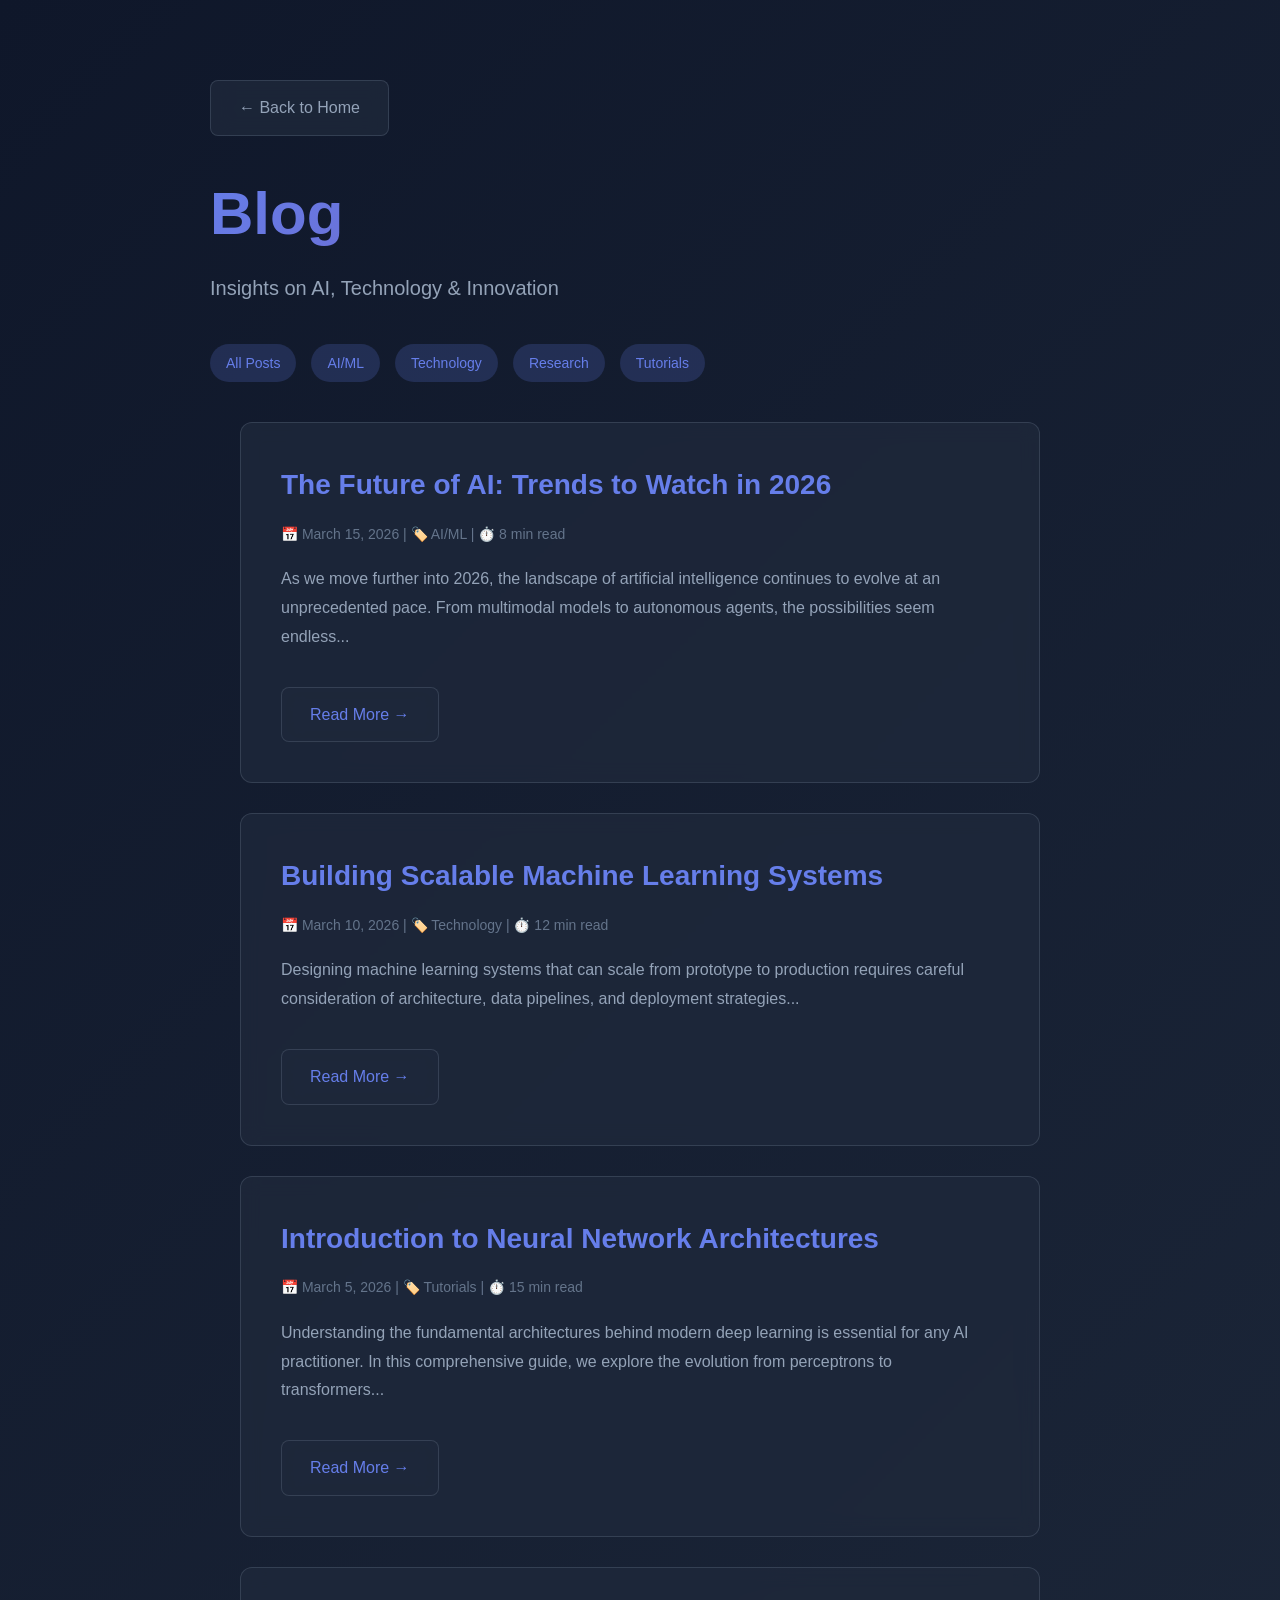
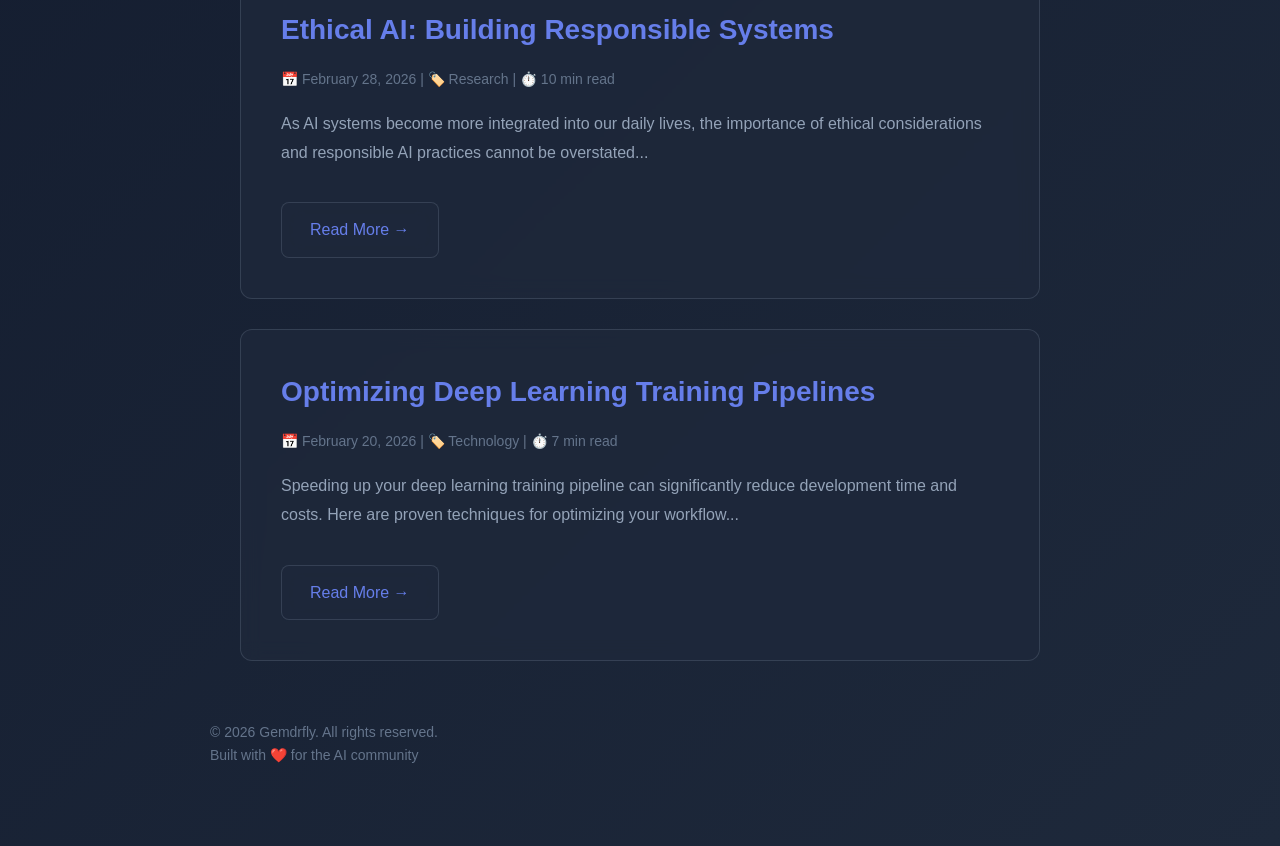
==== blog.html @ d9aa718d "Major website redesign and enhancement - Add external CSS file with modern styling - Add comprehensi" ====
<!DOCTYPE html>
<html lang="en">
<head>
    <meta charset="UTF-8">
    <meta name="viewport" content="width=device-width, initial-scale=1.0">

    <!-- SEO Meta Tags -->
    <meta name="description" content="Gemdrfly Blog - Insights on AI, technology, and innovation">
    <meta name="keywords" content="Gemdrfly, Blog, AI, Technology, Machine Learning">
    <meta name="author" content="Gemdrfly">

    <!-- Open Graph Meta Tags -->
    <meta property="og:title" content="Gemdrfly Blog">
    <meta property="og:description" content="Insights on AI, technology, and innovation">

    <title>Blog - Gemdrfly</title>

    <!-- External CSS -->
    <link rel="stylesheet" href="styles.css">

    <style>
        .blog-container {
            max-width: 800px;
            margin: 0 auto;
        }

        .blog-post {
            background: rgba(30, 41, 59, 0.8);
            border: 1px solid rgba(148, 163, 184, 0.2);
            border-radius: 12px;
            padding: 40px;
            margin-bottom: 30px;
            transition: all 0.3s ease;
            backdrop-filter: blur(10px);
        }

        .blog-post:hover {
            transform: translateY(-3px);
            box-shadow: 0 8px 24px rgba(0, 0, 0, 0.3);
            border-color: rgba(148, 163, 184, 0.4);
        }

        .blog-post h2 {
            color: #667eea;
            margin-bottom: 15px;
            font-size: 28px;
        }

        .blog-meta {
            color: #64748b;
            font-size: 14px;
            margin-bottom: 20px;
        }

        .blog-post p {
            color: #94a3b8;
            line-height: 1.8;
            margin-bottom: 15px;
        }

        .read-more {
            display: inline-block;
            margin-top: 20px;
            color: #667eea;
            text-decoration: none;
            font-weight: 500;
            transition: color 0.3s ease;
        }

        .read-more:hover {
            color: #764ba2;
        }

        .back-link {
            display: inline-block;
            margin-bottom: 30px;
            color: #94a3b8;
            text-decoration: none;
            transition: color 0.3s ease;
        }

        .back-link:hover {
            color: #667eea;
        }

        .categories {
            display: flex;
            gap: 15px;
            margin-bottom: 40px;
            flex-wrap: wrap;
        }

        .category {
            background: rgba(102, 126, 234, 0.2);
            color: #667eea;
            padding: 8px 16px;
            border-radius: 20px;
            font-size: 14px;
            cursor: pointer;
            transition: all 0.3s ease;
        }

        .category:hover {
            background: rgba(102, 126, 234, 0.3);
            transform: translateY(-2px);
        }
    </style>
</head>

<body>
    <div class="container">
        <a href="index.html" class="back-link">← Back to Home</a>

        <h1>Blog</h1>
        <p class="subtitle">Insights on AI, Technology & Innovation</p>

        <div class="categories">
            <span class="category">All Posts</span>
            <span class="category">AI/ML</span>
            <span class="category">Technology</span>
            <span class="category">Research</span>
            <span class="category">Tutorials</span>
        </div>

        <div class="blog-container">
            <article class="blog-post">
                <h2>The Future of AI: Trends to Watch in 2026</h2>
                <div class="blog-meta">
                    <span>📅 March 15, 2026</span> |
                    <span>🏷️ AI/ML</span> |
                    <span>⏱️ 8 min read</span>
                </div>
                <p>
                    As we move further into 2026, the landscape of artificial intelligence continues to evolve at an unprecedented pace.
                    From multimodal models to autonomous agents, the possibilities seem endless...
                </p>
                <a href="#" class="read-more">Read More →</a>
            </article>

            <article class="blog-post">
                <h2>Building Scalable Machine Learning Systems</h2>
                <div class="blog-meta">
                    <span>📅 March 10, 2026</span> |
                    <span>🏷️ Technology</span> |
                    <span>⏱️ 12 min read</span>
                </div>
                <p>
                    Designing machine learning systems that can scale from prototype to production requires careful consideration
                    of architecture, data pipelines, and deployment strategies...
                </p>
                <a href="#" class="read-more">Read More →</a>
            </article>

            <article class="blog-post">
                <h2>Introduction to Neural Network Architectures</h2>
                <div class="blog-meta">
                    <span>📅 March 5, 2026</span> |
                    <span>🏷️ Tutorials</span> |
                    <span>⏱️ 15 min read</span>
                </div>
                <p>
                    Understanding the fundamental architectures behind modern deep learning is essential for any AI practitioner.
                    In this comprehensive guide, we explore the evolution from perceptrons to transformers...
                </p>
                <a href="#" class="read-more">Read More →</a>
            </article>

            <article class="blog-post">
                <h2>Ethical AI: Building Responsible Systems</h2>
                <div class="blog-meta">
                    <span>📅 February 28, 2026</span> |
                    <span>🏷️ Research</span> |
                    <span>⏱️ 10 min read</span>
                </div>
                <p>
                    As AI systems become more integrated into our daily lives, the importance of ethical considerations
                    and responsible AI practices cannot be overstated...
                </p>
                <a href="#" class="read-more">Read More →</a>
            </article>

            <article class="blog-post">
                <h2>Optimizing Deep Learning Training Pipelines</h2>
                <div class="blog-meta">
                    <span>📅 February 20, 2026</span> |
                    <span>🏷️ Technology</span> |
                    <span>⏱️ 7 min read</span>
                </div>
                <p>
                    Speeding up your deep learning training pipeline can significantly reduce development time and costs.
                    Here are proven techniques for optimizing your workflow...
                </p>
                <a href="#" class="read-more">Read More →</a>
            </article>
        </div>

        <div class="footer">
            <p>© 2026 Gemdrfly. All rights reserved.</p>
            <p>Built with ❤️ for the AI community</p>
        </div>
    </div>
</body>
</html>
---- styles.css ----
/* Gemdrfly Website Styles */

* {
    margin: 0;
    padding: 0;
    box-sizing: border-box;
}

body {
    font-family: -apple-system, BlinkMacSystemFont, "Segoe UI", Roboto, "Helvetica Neue", Arial, sans-serif;
    background: linear-gradient(135deg, #0f172a 0%, #1e293b 100%);
    color: #ffffff;
    min-height: 100vh;
    line-height: 1.6;
}

.container {
    max-width: 900px;
    margin: 0 auto;
    padding: 80px 20px;
    animation: fadeIn 0.8s ease-in;
}

@keyframes fadeIn {
    from {
        opacity: 0;
        transform: translateY(20px);
    }
    to {
        opacity: 1;
        transform: translateY(0);
    }
}

h1 {
    font-size: 60px;
    font-weight: 700;
    margin-bottom: 10px;
    background: linear-gradient(135deg, #667eea 0%, #764ba2 100%);
    -webkit-background-clip: text;
    -webkit-text-fill-color: transparent;
    background-clip: text;
}

.subtitle {
    color: #94a3b8;
    font-size: 20px;
    margin-bottom: 40px;
    font-weight: 300;
}

.links {
    display: flex;
    flex-wrap: wrap;
    justify-content: center;
    gap: 15px;
    margin-bottom: 40px;
}

a {
    text-decoration: none;
    padding: 14px 28px;
    background: rgba(30, 41, 59, 0.8);
    border: 1px solid rgba(148, 163, 184, 0.2);
    border-radius: 8px;
    color: #ffffff;
    transition: all 0.3s ease;
    font-weight: 500;
    backdrop-filter: blur(10px);
}

a:hover {
    background: rgba(51, 65, 85, 0.9);
    border-color: rgba(148, 163, 184, 0.4);
    transform: translateY(-2px);
    box-shadow: 0 4px 12px rgba(0, 0, 0, 0.2);
}

.footer {
    margin-top: 60px;
    color: #64748b;
    font-size: 14px;
}

/* Responsive Design */
@media (max-width: 768px) {
    .container {
        padding: 40px 20px;
    }

    h1 {
        font-size: 40px;
    }

    .subtitle {
        font-size: 16px;
    }

    .links {
        flex-direction: column;
        align-items: center;
    }

    a {
        width: 100%;
        max-width: 300px;
        text-align: center;
    }
}
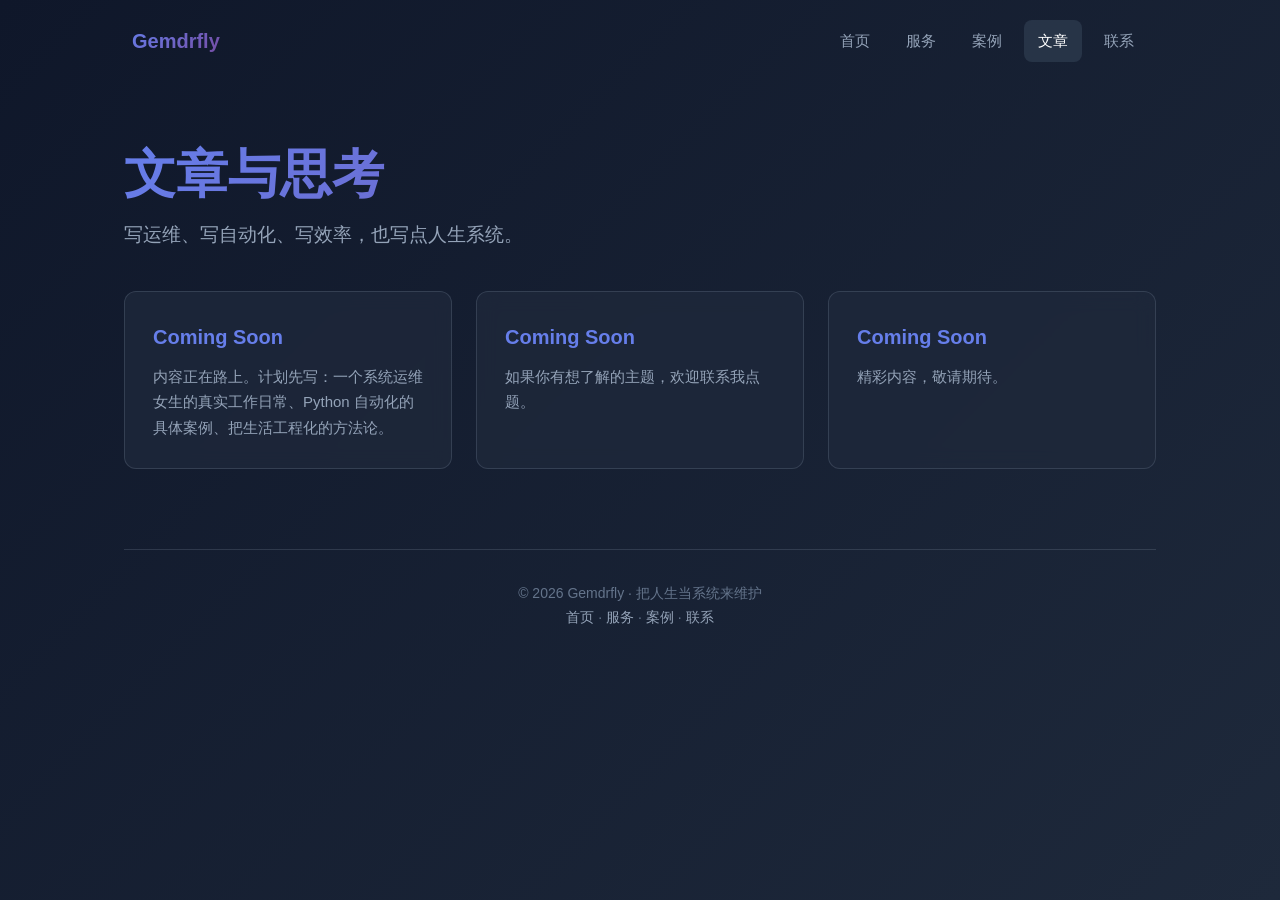
==== commit b0920c38: "Rebuild site: 中文 IT 技术服务定位 (服务/案例/联系)" ====
--- a/blog.html
+++ b/blog.html
@@ -1,203 +1,47 @@
 <!DOCTYPE html>
-<html lang="en">
+<html lang="zh-CN">
 <head>
     <meta charset="UTF-8">
     <meta name="viewport" content="width=device-width, initial-scale=1.0">
+    <title>文章 · Gemdrfly</title>
+    <meta name="description" content="Gemdrfly 的文章与思考：系统运维、自动化、效率工具、个人成长。">
+    <link rel="stylesheet" href="styles.css">
+</head>
+<body>
+    <nav class="nav">
+        <a href="index.html" class="logo">Gemdrfly</a>
+        <div class="links">
+            <a href="index.html">首页</a>
+            <a href="services.html">服务</a>
+            <a href="cases.html">案例</a>
+            <a href="blog.html" class="active">文章</a>
+            <a href="contact.html">联系</a>
+        </div>
+    </nav>
 
-    <!-- SEO Meta Tags -->
-    <meta name="description" content="Gemdrfly Blog - Insights on AI, technology, and innovation">
-    <meta name="keywords" content="Gemdrfly, Blog, AI, Technology, Machine Learning">
-    <meta name="author" content="Gemdrfly">
+    <main class="container">
+        <h1>文章与思考</h1>
+        <p class="subtitle" style="color:#94a3b8; font-size:19px; margin-top:-8px; margin-bottom:40px;">写运维、写自动化、写效率，也写点人生系统。</p>
 
-    <!-- Open Graph Meta Tags -->
-    <meta property="og:title" content="Gemdrfly Blog">
-    <meta property="og:description" content="Insights on AI, technology, and innovation">
-
-    <title>Blog - Gemdrfly</title>
-
-    <!-- External CSS -->
-    <link rel="stylesheet" href="styles.css">
-
-    <style>
-        .blog-container {
-            max-width: 800px;
-            margin: 0 auto;
-        }
-
-        .blog-post {
-            background: rgba(30, 41, 59, 0.8);
-            border: 1px solid rgba(148, 163, 184, 0.2);
-            border-radius: 12px;
-            padding: 40px;
-            margin-bottom: 30px;
-            transition: all 0.3s ease;
-            backdrop-filter: blur(10px);
-        }
-
-        .blog-post:hover {
-            transform: translateY(-3px);
-            box-shadow: 0 8px 24px rgba(0, 0, 0, 0.3);
-            border-color: rgba(148, 163, 184, 0.4);
-        }
-
-        .blog-post h2 {
-            color: #667eea;
-            margin-bottom: 15px;
-            font-size: 28px;
-        }
-
-        .blog-meta {
-            color: #64748b;
-            font-size: 14px;
-            margin-bottom: 20px;
-        }
-
-        .blog-post p {
-            color: #94a3b8;
-            line-height: 1.8;
-            margin-bottom: 15px;
-        }
-
-        .read-more {
-            display: inline-block;
-            margin-top: 20px;
-            color: #667eea;
-            text-decoration: none;
-            font-weight: 500;
-            transition: color 0.3s ease;
-        }
-
-        .read-more:hover {
-            color: #764ba2;
-        }
-
-        .back-link {
-            display: inline-block;
-            margin-bottom: 30px;
-            color: #94a3b8;
-            text-decoration: none;
-            transition: color 0.3s ease;
-        }
-
-        .back-link:hover {
-            color: #667eea;
-        }
-
-        .categories {
-            display: flex;
-            gap: 15px;
-            margin-bottom: 40px;
-            flex-wrap: wrap;
-        }
-
-        .category {
-            background: rgba(102, 126, 234, 0.2);
-            color: #667eea;
-            padding: 8px 16px;
-            border-radius: 20px;
-            font-size: 14px;
-            cursor: pointer;
-            transition: all 0.3s ease;
-        }
-
-        .category:hover {
-            background: rgba(102, 126, 234, 0.3);
-            transform: translateY(-2px);
-        }
-    </style>
-</head>
-
-<body>
-    <div class="container">
-        <a href="index.html" class="back-link">← Back to Home</a>
-
-        <h1>Blog</h1>
-        <p class="subtitle">Insights on AI, Technology & Innovation</p>
-
-        <div class="categories">
-            <span class="category">All Posts</span>
-            <span class="category">AI/ML</span>
-            <span class="category">Technology</span>
-            <span class="category">Research</span>
-            <span class="category">Tutorials</span>
-        </div>
-
-        <div class="blog-container">
-            <article class="blog-post">
-                <h2>The Future of AI: Trends to Watch in 2026</h2>
-                <div class="blog-meta">
-                    <span>📅 March 15, 2026</span> |
-                    <span>🏷️ AI/ML</span> |
-                    <span>⏱️ 8 min read</span>
-                </div>
-                <p>
-                    As we move further into 2026, the landscape of artificial intelligence continues to evolve at an unprecedented pace.
-                    From multimodal models to autonomous agents, the possibilities seem endless...
-                </p>
-                <a href="#" class="read-more">Read More →</a>
-            </article>
-
-            <article class="blog-post">
-                <h2>Building Scalable Machine Learning Systems</h2>
-                <div class="blog-meta">
-                    <span>📅 March 10, 2026</span> |
-                    <span>🏷️ Technology</span> |
-                    <span>⏱️ 12 min read</span>
-                </div>
-                <p>
-                    Designing machine learning systems that can scale from prototype to production requires careful consideration
-                    of architecture, data pipelines, and deployment strategies...
-                </p>
-                <a href="#" class="read-more">Read More →</a>
-            </article>
-
-            <article class="blog-post">
-                <h2>Introduction to Neural Network Architectures</h2>
-                <div class="blog-meta">
-                    <span>📅 March 5, 2026</span> |
-                    <span>🏷️ Tutorials</span> |
-                    <span>⏱️ 15 min read</span>
-                </div>
-                <p>
-                    Understanding the fundamental architectures behind modern deep learning is essential for any AI practitioner.
-                    In this comprehensive guide, we explore the evolution from perceptrons to transformers...
-                </p>
-                <a href="#" class="read-more">Read More →</a>
-            </article>
-
-            <article class="blog-post">
-                <h2>Ethical AI: Building Responsible Systems</h2>
-                <div class="blog-meta">
-                    <span>📅 February 28, 2026</span> |
-                    <span>🏷️ Research</span> |
-                    <span>⏱️ 10 min read</span>
-                </div>
-                <p>
-                    As AI systems become more integrated into our daily lives, the importance of ethical considerations
-                    and responsible AI practices cannot be overstated...
-                </p>
-                <a href="#" class="read-more">Read More →</a>
-            </article>
-
-            <article class="blog-post">
-                <h2>Optimizing Deep Learning Training Pipelines</h2>
-                <div class="blog-meta">
-                    <span>📅 February 20, 2026</span> |
-                    <span>🏷️ Technology</span> |
-                    <span>⏱️ 7 min read</span>
-                </div>
-                <p>
-                    Speeding up your deep learning training pipeline can significantly reduce development time and costs.
-                    Here are proven techniques for optimizing your workflow...
-                </p>
-                <a href="#" class="read-more">Read More →</a>
-            </article>
+        <div class="grid">
+            <div class="card">
+                <h3>Coming Soon</h3>
+                <p>内容正在路上。计划先写：一个系统运维女生的真实工作日常、Python 自动化的具体案例、把生活工程化的方法论。</p>
+            </div>
+            <div class="card">
+                <h3>Coming Soon</h3>
+                <p>如果你有想了解的主题，欢迎联系我点题。</p>
+            </div>
+            <div class="card">
+                <h3>Coming Soon</h3>
+                <p>精彩内容，敬请期待。</p>
+            </div>
         </div>
 
         <div class="footer">
-            <p>© 2026 Gemdrfly. All rights reserved.</p>
-            <p>Built with ❤️ for the AI community</p>
+            <p>© 2026 Gemdrfly · 把人生当系统来维护</p>
+            <p><a href="index.html">首页</a> · <a href="services.html">服务</a> · <a href="cases.html">案例</a> · <a href="contact.html">联系</a></p>
         </div>
-    </div>
+    </main>
 </body>
 </html>
--- a/styles.css
+++ b/styles.css
@@ -1,4 +1,21 @@
-/* Gemdrfly Website Styles */
+/* ============================================================
+   Gemdrfly · IT 技术服务 站点样式
+   深色主题 · 玻璃拟态 · 响应式
+   ============================================================ */
+
+:root {
+    --bg-1: #0f172a;
+    --bg-2: #1e293b;
+    --primary: #667eea;
+    --primary-2: #764ba2;
+    --text: #ffffff;
+    --text-2: #94a3b8;
+    --text-3: #64748b;
+    --card-bg: rgba(30, 41, 59, 0.8);
+    --card-border: rgba(148, 163, 184, 0.2);
+    --green: #22c55e;
+    --radius: 12px;
+}
 
 * {
     margin: 0;
@@ -6,104 +23,372 @@
     box-sizing: border-box;
 }
 
+html {
+    scroll-behavior: smooth;
+}
+
 body {
-    font-family: -apple-system, BlinkMacSystemFont, "Segoe UI", Roboto, "Helvetica Neue", Arial, sans-serif;
-    background: linear-gradient(135deg, #0f172a 0%, #1e293b 100%);
-    color: #ffffff;
+    font-family: -apple-system, BlinkMacSystemFont, "Segoe UI", Roboto,
+        "PingFang SC", "Microsoft YaHei", "Helvetica Neue", Arial, sans-serif;
+    background: linear-gradient(135deg, var(--bg-1) 0%, var(--bg-2) 100%);
+    background-attachment: fixed;
+    color: var(--text);
     min-height: 100vh;
-    line-height: 1.6;
+    line-height: 1.7;
 }
 
 .container {
-    max-width: 900px;
+    max-width: 1080px;
     margin: 0 auto;
-    padding: 80px 20px;
+    padding: 60px 24px;
     animation: fadeIn 0.8s ease-in;
 }
 
 @keyframes fadeIn {
-    from {
-        opacity: 0;
-        transform: translateY(20px);
-    }
-    to {
-        opacity: 1;
-        transform: translateY(0);
-    }
+    from { opacity: 0; transform: translateY(20px); }
+    to   { opacity: 1; transform: translateY(0); }
+}
+
+/* ---------- 导航 ---------- */
+.nav {
+    display: flex;
+    justify-content: space-between;
+    align-items: center;
+    padding: 20px 32px;
+    max-width: 1080px;
+    margin: 0 auto;
+}
+
+.nav .logo {
+    font-size: 20px;
+    font-weight: 700;
+    background: linear-gradient(135deg, var(--primary), var(--primary-2));
+    -webkit-background-clip: text;
+    background-clip: text;
+    -webkit-text-fill-color: transparent;
+    text-decoration: none;
+}
+
+.nav .links {
+    display: flex;
+    gap: 8px;
+    flex-wrap: wrap;
+}
+
+.nav .links a {
+    color: var(--text-2);
+    text-decoration: none;
+    padding: 8px 14px;
+    border-radius: 8px;
+    font-size: 15px;
+    transition: all 0.25s ease;
+}
+
+.nav .links a:hover,
+.nav .links a.active {
+    color: var(--text);
+    background: rgba(51, 65, 85, 0.6);
+}
+
+/* ---------- Hero ---------- */
+.hero {
+    text-align: center;
+    padding: 60px 0 20px;
+}
+
+.hero .eyebrow {
+    display: inline-block;
+    font-size: 13px;
+    letter-spacing: 3px;
+    text-transform: uppercase;
+    color: var(--primary);
+    border: 1px solid rgba(102, 126, 234, 0.4);
+    border-radius: 20px;
+    padding: 6px 16px;
+    margin-bottom: 24px;
 }
 
 h1 {
-    font-size: 60px;
-    font-weight: 700;
-    margin-bottom: 10px;
-    background: linear-gradient(135deg, #667eea 0%, #764ba2 100%);
+    font-size: 52px;
+    font-weight: 800;
+    line-height: 1.25;
+    margin-bottom: 20px;
+    background: linear-gradient(135deg, var(--primary) 0%, var(--primary-2) 100%);
     -webkit-background-clip: text;
+    background-clip: text;
     -webkit-text-fill-color: transparent;
     background-clip: text;
 }
 
-.subtitle {
-    color: #94a3b8;
-    font-size: 20px;
-    margin-bottom: 40px;
+.hero .subtitle {
+    color: var(--text-2);
+    font-size: 19px;
+    max-width: 640px;
+    margin: 0 auto 36px;
     font-weight: 300;
 }
 
-.links {
+.btn-group {
     display: flex;
+    gap: 16px;
+    justify-content: center;
     flex-wrap: wrap;
-    justify-content: center;
-    gap: 15px;
-    margin-bottom: 40px;
-}
-
-a {
-    text-decoration: none;
-    padding: 14px 28px;
+}
+
+.btn {
+    display: inline-block;
+    padding: 14px 32px;
+    border-radius: 10px;
+    font-size: 16px;
+    font-weight: 600;
+    text-decoration: none;
+    transition: all 0.3s ease;
+    border: 1px solid transparent;
+}
+
+.btn-primary {
+    background: linear-gradient(135deg, var(--primary), var(--primary-2));
+    color: #fff;
+}
+
+.btn-primary:hover {
+    transform: translateY(-2px);
+    box-shadow: 0 8px 24px rgba(102, 126, 234, 0.4);
+}
+
+.btn-ghost {
     background: rgba(30, 41, 59, 0.8);
-    border: 1px solid rgba(148, 163, 184, 0.2);
-    border-radius: 8px;
-    color: #ffffff;
-    transition: all 0.3s ease;
-    font-weight: 500;
-    backdrop-filter: blur(10px);
-}
-
-a:hover {
+    border-color: var(--card-border);
+    color: var(--text);
+}
+
+.btn-ghost:hover {
     background: rgba(51, 65, 85, 0.9);
     border-color: rgba(148, 163, 184, 0.4);
     transform: translateY(-2px);
-    box-shadow: 0 4px 12px rgba(0, 0, 0, 0.2);
-}
-
+}
+
+/* ---------- 板块 ---------- */
+.section {
+    margin-top: 80px;
+}
+
+.section-title {
+    font-size: 30px;
+    font-weight: 700;
+    margin-bottom: 12px;
+}
+
+.section-desc {
+    color: var(--text-2);
+    margin-bottom: 36px;
+    max-width: 620px;
+}
+
+.grid {
+    display: grid;
+    grid-template-columns: repeat(auto-fit, minmax(280px, 1fr));
+    gap: 24px;
+}
+
+/* ---------- 卡片 ---------- */
+.card {
+    background: var(--card-bg);
+    border: 1px solid var(--card-border);
+    border-radius: var(--radius);
+    padding: 28px;
+    transition: all 0.3s ease;
+    backdrop-filter: blur(10px);
+}
+
+.card:hover {
+    transform: translateY(-5px);
+    box-shadow: 0 8px 24px rgba(0, 0, 0, 0.3);
+    border-color: rgba(148, 163, 184, 0.4);
+}
+
+.card .icon {
+    font-size: 34px;
+    margin-bottom: 16px;
+}
+
+.card h3 {
+    color: var(--primary);
+    font-size: 20px;
+    margin-bottom: 10px;
+}
+
+.card p {
+    color: var(--text-2);
+    font-size: 15px;
+}
+
+.card .price {
+    color: var(--text);
+    font-size: 18px;
+    font-weight: 700;
+    margin-top: 16px;
+}
+
+.card .price small {
+    color: var(--text-3);
+    font-weight: 400;
+    font-size: 13px;
+}
+
+/* ---------- 标签 ---------- */
+.tags {
+    display: flex;
+    flex-wrap: wrap;
+    gap: 8px;
+    margin-top: 14px;
+}
+
+.tag {
+    background: rgba(102, 126, 234, 0.18);
+    color: var(--primary);
+    padding: 4px 12px;
+    border-radius: 20px;
+    font-size: 12px;
+    font-weight: 500;
+}
+
+/* ---------- 列表 ---------- */
+ul.check {
+    list-style: none;
+    margin-top: 14px;
+}
+
+ul.check li {
+    color: var(--text-2);
+    font-size: 14px;
+    padding: 4px 0;
+}
+
+ul.check li::before {
+    content: "✓ ";
+    color: var(--green);
+    font-weight: 700;
+}
+
+/* ---------- 联系 CTA ---------- */
+.cta {
+    margin-top: 80px;
+    text-align: center;
+    background: var(--card-bg);
+    border: 1px solid var(--card-border);
+    border-radius: var(--radius);
+    padding: 48px 32px;
+    backdrop-filter: blur(10px);
+}
+
+.cta h2 {
+    font-size: 28px;
+    margin-bottom: 12px;
+}
+
+.cta p {
+    color: var(--text-2);
+    margin-bottom: 28px;
+}
+
+/* ---------- 表单 ---------- */
+.form-group {
+    margin-bottom: 20px;
+    text-align: left;
+}
+
+.form-group label {
+    display: block;
+    color: var(--text-2);
+    margin-bottom: 8px;
+    font-weight: 500;
+}
+
+.form-group input,
+.form-group textarea {
+    width: 100%;
+    padding: 12px 16px;
+    background: rgba(15, 23, 42, 0.8);
+    border: 1px solid var(--card-border);
+    border-radius: 8px;
+    color: #fff;
+    font-size: 15px;
+    font-family: inherit;
+    transition: all 0.3s ease;
+}
+
+.form-group input:focus,
+.form-group textarea:focus {
+    outline: none;
+    border-color: var(--primary);
+    box-shadow: 0 0 0 3px rgba(102, 126, 234, 0.12);
+}
+
+.form-group textarea {
+    min-height: 140px;
+    resize: vertical;
+}
+
+/* ---------- 返回链接 / 面包屑 ---------- */
+.back-link {
+    display: inline-block;
+    margin-bottom: 24px;
+    color: var(--text-2);
+    text-decoration: none;
+    font-size: 14px;
+    transition: color 0.3s ease;
+}
+
+.back-link:hover {
+    color: var(--primary);
+}
+
+/* ---------- 页脚 ---------- */
 .footer {
-    margin-top: 60px;
-    color: #64748b;
+    margin-top: 80px;
+    padding-top: 32px;
+    border-top: 1px solid var(--card-border);
+    color: var(--text-3);
     font-size: 14px;
-}
-
-/* Responsive Design */
+    text-align: center;
+}
+
+.footer a {
+    color: var(--text-2);
+    text-decoration: none;
+}
+
+.footer a:hover {
+    color: var(--primary);
+}
+
+/* ---------- 响应式 ---------- */
 @media (max-width: 768px) {
     .container {
         padding: 40px 20px;
     }
 
     h1 {
-        font-size: 40px;
-    }
-
-    .subtitle {
+        font-size: 34px;
+    }
+
+    .nav {
+        flex-direction: column;
+        gap: 12px;
+        padding: 16px 20px;
+    }
+
+    .hero .subtitle {
         font-size: 16px;
     }
 
-    .links {
-        flex-direction: column;
-        align-items: center;
-    }
-
-    a {
+    .section-title {
+        font-size: 24px;
+    }
+
+    .btn {
         width: 100%;
-        max-width: 300px;
         text-align: center;
     }
 }
